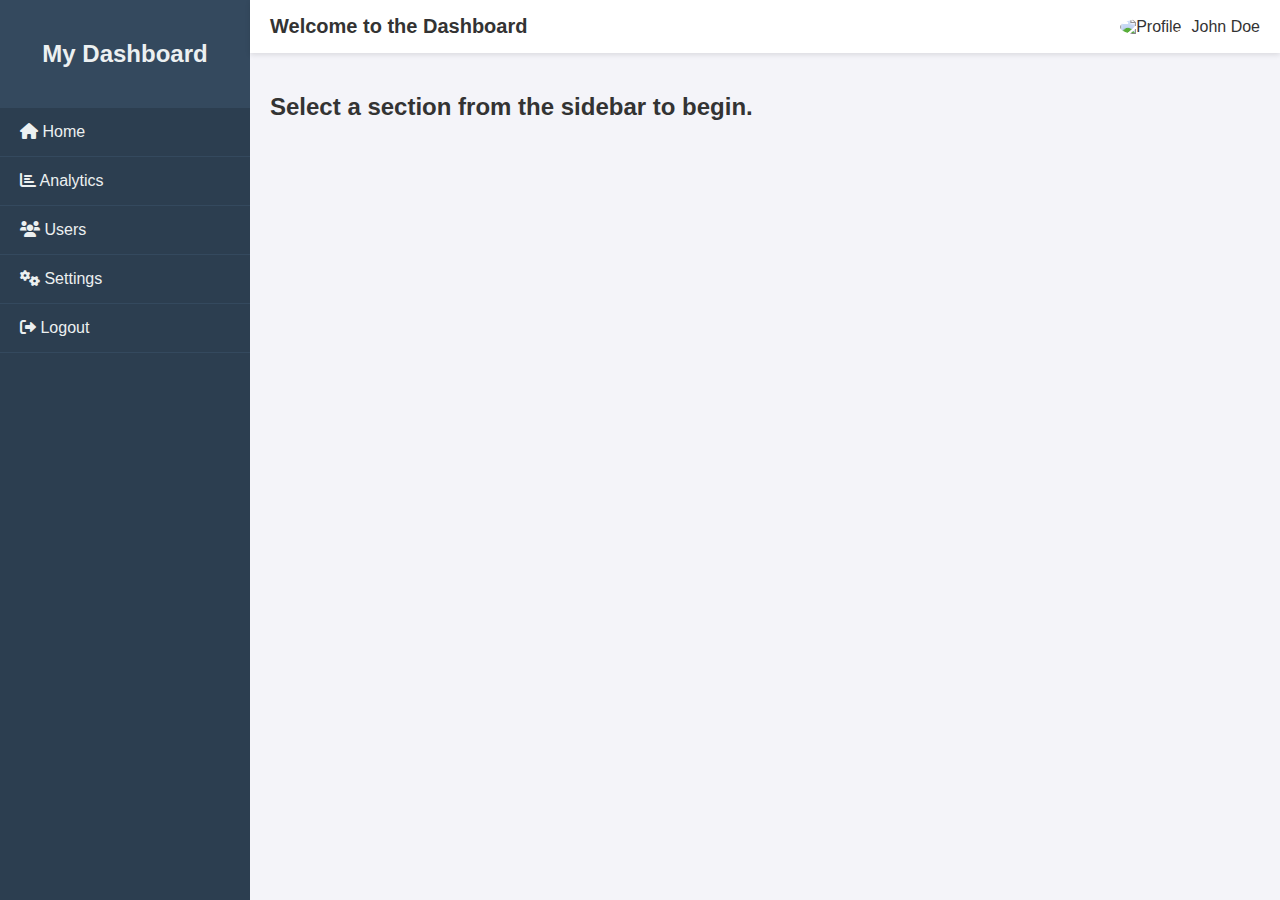
==== dashboard/index.html @ 4db040de "add login page, improved ui, add dashboard, incomplete" ====
<!DOCTYPE html>
<html lang="en">
<head>
    <meta charset="UTF-8">
    <meta name="viewport" content="width=device-width, initial-scale=1.0">
    <title>Dashboard - Home</title>
    <link rel="stylesheet" href="styles.css">
    <link rel="stylesheet" href="https://cdnjs.cloudflare.com/ajax/libs/font-awesome/6.0.0-beta3/css/all.min.css">
</head>
<body>
    <div class="dashboard">
        <!-- Sidebar -->
        <aside class="sidebar">
            <div class="sidebar-header">
                <h2>My Dashboard</h2>
            </div>
            <ul class="sidebar-menu">
                <li><a href="home.html"><i class="fas fa-home"></i> Home</a></li>
                <li><a href="analytics.html"><i class="fas fa-chart-bar"></i> Analytics</a></li>
                <li><a href="#"><i class="fas fa-users"></i> Users</a></li>
                <li><a href="#"><i class="fas fa-cogs"></i> Settings</a></li>
                <li><a href="#"><i class="fas fa-sign-out-alt"></i> Logout</a></li>
            </ul>
        </aside>

        <!-- Main Content -->
        <main class="main-content">
            <header class="navbar">
                <h1>Welcome to the Dashboard</h1>
                <div class="profile">
                    <img src="https://via.placeholder.com/40" alt="Profile">
                    <span>John Doe</span>
                </div>
            </header>
            <section class="content">
                <h2>Select a section from the sidebar to begin.</h2>
            </section>
        </main>
    </div>

    <script>
        // Get the current URL
        const urlParams = new URLSearchParams(window.location.search);

        // Extract specific parameters
        const token = urlParams.get('token');
        const expiration = urlParams.get('expiration');

        // Print the values to the console
        console.log('Token:', token);
        console.log('Expiration:', expiration);
    </script>
</body>
</html>
---- dashboard/styles.css ----
/* General Styles */
body {
    margin: 0;
    font-family: Arial, sans-serif;
    color: #333;
    background-color: #f4f4f9;
}

.dashboard {
    display: flex;
    min-height: 100vh;
}

/* Sidebar Styles */
.sidebar {
    width: 250px;
    background-color: #2c3e50;
    color: #ecf0f1;
    flex-shrink: 0;
    display: flex;
    flex-direction: column;
}

.sidebar-header {
    padding: 20px;
    background-color: #34495e;
    text-align: center;
}
.sidebar-menu li a.active {
    background-color: #1abc9c;
    font-weight: bold;
}

.sidebar-menu {
    list-style: none;
    padding: 0;
    margin: 0;
}

.sidebar-menu li {
    border-bottom: 1px solid #34495e;
}

.sidebar-menu li a {
    display: block;
    color: #ecf0f1;
    text-decoration: none;
    padding: 15px 20px;
    transition: background 0.3s;
}

.sidebar-menu li a:hover {
    background-color: #1abc9c;
}

/* Main Content Styles */
.main-content {
    flex: 1;
    display: flex;
    flex-direction: column;
}

.navbar {
    display: flex;
    justify-content: space-between;
    align-items: center;
    background-color: #fff;
    padding: 15px 20px;
    box-shadow: 0 2px 5px rgba(0, 0, 0, 0.1);
}

.navbar h1 {
    margin: 0;
    font-size: 20px;
}

.profile {
    display: flex;
    align-items: center;
}

.profile img {
    border-radius: 50%;
    margin-right: 10px;
}

/* Content Section */
.content {
    padding: 20px;
    display: grid;
    grid-template-columns: repeat(auto-fit, minmax(250px, 1fr));
    gap: 20px;
}

.card {
    background-color: #fff;
    padding: 20px;
    border-radius: 8px;
    box-shadow: 0 2px 5px rgba(0, 0, 0, 0.1);
}

.card h3 {
    margin-top: 0;
}

/* Responsive Design */
@media (max-width: 768px) {
    .sidebar {
        width: 200px;
    }

    .navbar h1 {
        font-size: 18px;
    }
}
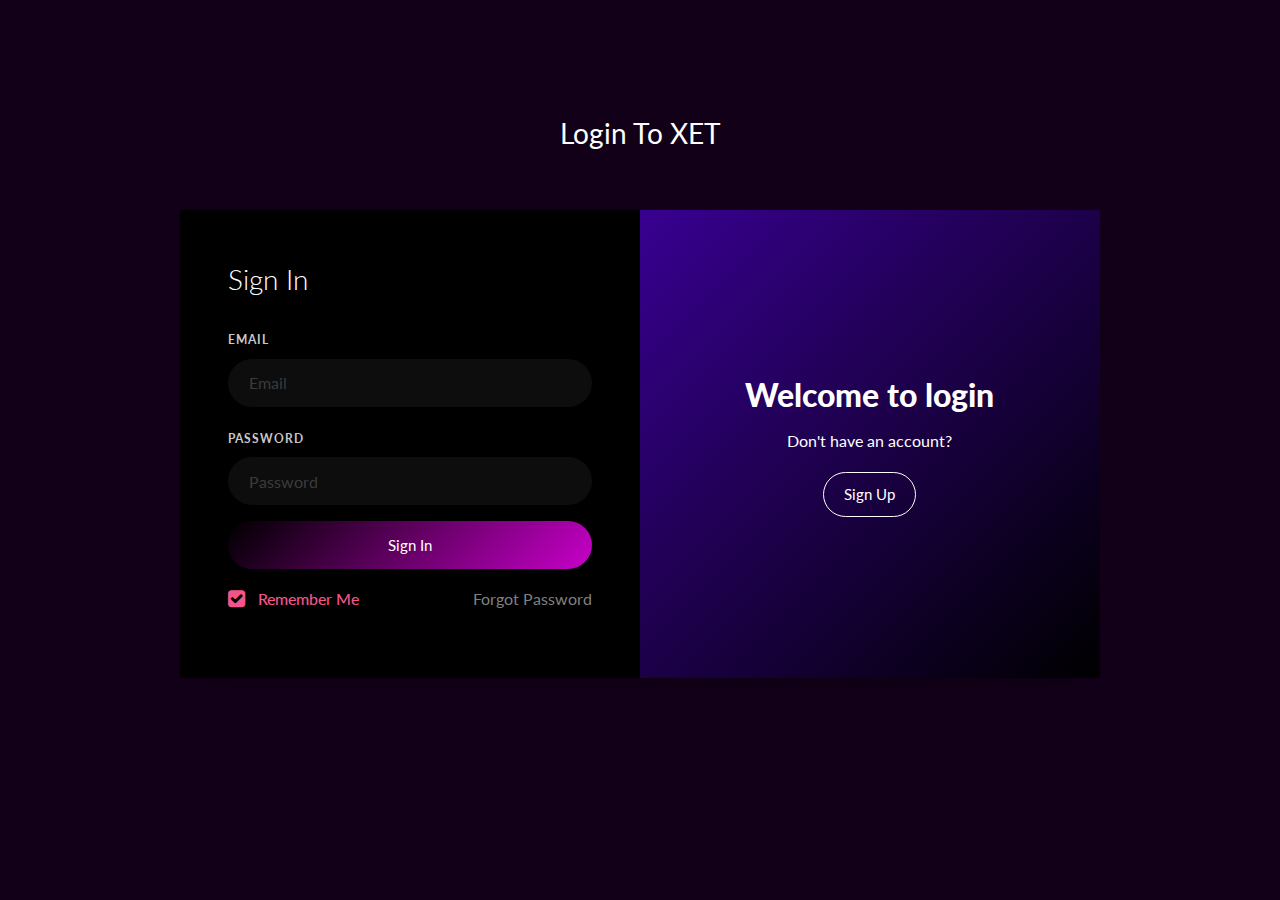
==== commit d6ad1faf: "improved UI, buttons" ====
--- a/dashboard/index.html
+++ b/dashboard/index.html
@@ -3,52 +3,79 @@
 <head>
     <meta charset="UTF-8">
     <meta name="viewport" content="width=device-width, initial-scale=1.0">
-    <title>Dashboard - Home</title>
+    <title>XET - Home</title>
+    <link rel="icon" type="image/png" href="/images/logo.png">
     <link rel="stylesheet" href="styles.css">
+
+    <link href="https://unpkg.com/aos@2.3.1/dist/aos.css" rel="stylesheet">
     <link rel="stylesheet" href="https://cdnjs.cloudflare.com/ajax/libs/font-awesome/6.0.0-beta3/css/all.min.css">
+    <link href="https://cdn.jsdelivr.net/npm/bootstrap@5.3.2/dist/css/bootstrap.min.css" rel="stylesheet" integrity="sha384-rbsA2VBKQ1fK3DBjLfmV0IVKpG3W8iV29z6u5d5b9fH0S6B1vUJFMVg6gka5t78L" crossorigin="anonymous">
+
+    <link rel="stylesheet" href="https://site-assets.fontawesome.com/releases/v6.6.0/css/all.css">
+    <link rel="stylesheet" href="https://site-assets.fontawesome.com/releases/v6.6.0/css/sharp-duotone-solid.css">
+    <link rel="stylesheet" href="https://site-assets.fontawesome.com/releases/v6.6.0/css/sharp-thin.css">
+    <link rel="stylesheet" href="https://site-assets.fontawesome.com/releases/v6.6.0/css/sharp-solid.css">
+    <link rel="stylesheet" href="https://site-assets.fontawesome.com/releases/v6.6.0/css/sharp-regular.css">
+    <link rel="stylesheet" href="https://site-assets.fontawesome.com/releases/v6.6.0/css/sharp-light.css">
+
 </head>
 <body>
     <div class="dashboard">
         <!-- Sidebar -->
         <aside class="sidebar">
             <div class="sidebar-header">
-                <h2>My Dashboard</h2>
+                <img src="/images/logo.png" alt="XET" class="sidebar-logo">
+                <!-- <h2>XET AI</h2> -->
             </div>
             <ul class="sidebar-menu">
-                <li><a href="home.html"><i class="fas fa-home"></i> Home</a></li>
-                <li><a href="analytics.html"><i class="fas fa-chart-bar"></i> Analytics</a></li>
-                <li><a href="#"><i class="fas fa-users"></i> Users</a></li>
-                <li><a href="#"><i class="fas fa-cogs"></i> Settings</a></li>
-                <li><a href="#"><i class="fas fa-sign-out-alt"></i> Logout</a></li>
-            </ul>
+                <li><a href="index.html" class="active" data-tooltip="Home"><i class="fas fa-home"></i></a></li>
+                <li><a href="analytics.html" data-tooltip="Analytics"><i class="fas fa-chart-bar"></i></a></li>
+                <li><a href="tokens.html" data-tooltip="Tokens"><i class="fas fa-key"></i></a></li>
+                <li><a href="docs.html" data-tooltip="Docs"><i class="fa-solid fa-file-doc"></i></a></li>
+                <li><a href="playground.html" data-tooltip="Playground"><i class="fa-solid fa-reflect-both"></i></a></li>
+                <li><a href="#" data-tooltip="Sign Out"><i class="fas fa-sign-out-alt"></i></a></li>
+            </ul>            
         </aside>
 
         <!-- Main Content -->
         <main class="main-content">
             <header class="navbar">
-                <h1>Welcome to the Dashboard</h1>
-                <div class="profile">
+                <h1>Dashboard > Home Page</h1>
+                <!-- <div class="profile">
                     <img src="https://via.placeholder.com/40" alt="Profile">
                     <span>John Doe</span>
-                </div>
+                </div> -->
             </header>
-            <section class="content">
-                <h2>Select a section from the sidebar to begin.</h2>
+
+            <header class="mobile-navbar">
+                <ul class="mobile-sidebar-menu">
+                    <li><a href="index.html" class="active"><i class="fas fa-home"></i></a></li>
+                    <li><a href="analytics.html"><i class="fas fa-chart-bar"></i></a></li>
+                    <li><a href="tokens.html"><i class="fas fa-key"></i></i></a></li>
+                    <li><a href="docs.html"><i class="fa-solid fa-file-doc"></i></i></a></li>
+                    <li><a href="playground.html"><i class="fa-solid fa-reflect-both"></i></a></li>
+                    <li><a href="#"><i class="fas fa-sign-out-alt"></i></a></li>
+                </ul>
+            </header>
+
+            <section class="content" data-aos="fade" data-aos-duration="1500">
+                <div class="notif"><i class="fa-regular fa-circle-info"></i><p>NEW Models have been added, check the docs!! Updated the UI as well. Join our discord: https://discord.gg/hmMBe8YyJ4</p></div>
+                <h1 class="welcome-name">Welcome, User!</h1>
+                <p class="log-out-in">You'll be automatically logged out in N/A hours.</p>
+                <p style="max-width: 1000px; line-height: 25px;">This page is still under development! More features will be added in the future. Please stay tuned. For now, you can view the docs on how to use our API key. You can generate API tokens as well.</p>
             </section>
         </main>
     </div>
 
+    <script src="index.js"></script>
+    <script src="https://unpkg.com/aos@2.3.1/dist/aos.js"></script><script>AOS.init();</script>
+    <script src="https://cdn.jsdelivr.net/npm/bootstrap@5.3.2/dist/js/bootstrap.bundle.min.js" integrity="sha384-6oPni1wIQ6BdOe6iM+ozfW5QwX0Xk1Y5+K2vB5A6M0a5O8RJ9XK2oG5U0tX8vQ5J" crossorigin="anonymous"></script>
     <script>
-        // Get the current URL
-        const urlParams = new URLSearchParams(window.location.search);
+        checkJwtToken();
+        setTimeout(() => {
+            fetchAccountInfo();
+        }, 1000);
+    </script>
 
-        // Extract specific parameters
-        const token = urlParams.get('token');
-        const expiration = urlParams.get('expiration');
-
-        // Print the values to the console
-        console.log('Token:', token);
-        console.log('Expiration:', expiration);
-    </script>
 </body>
 </html>
--- a/dashboard/styles.css
+++ b/dashboard/styles.css
@@ -2,71 +2,168 @@
 body {
     margin: 0;
     font-family: Arial, sans-serif;
-    color: #333;
-    background-color: #f4f4f9;
+    color: #b4b4b4 !important;
 }
 
 .dashboard {
     display: flex;
     min-height: 100vh;
 }
+
+
+:root {
+    --scrollbar-track-color: #000000;
+    --scrollbar-thumb-color: #1f1f1f;
+    --scrollbar-thumb-hover-color: #3b3b3b;
+}
+
+::-webkit-scrollbar {width: 12px;}
+::-webkit-scrollbar-track {background: var(--scrollbar-track-color);}
+::-webkit-scrollbar-thumb {background: var(--scrollbar-thumb-color); border-radius: 6px;}
+::-webkit-scrollbar-thumb:hover {background: var(--scrollbar-thumb-hover-color);}
+* {scrollbar-width: thin; scrollbar-color: var(--scrollbar-thumb-color) var(--scrollbar-track-color);}
+
+
 
 /* Sidebar Styles */
 .sidebar {
-    width: 250px;
-    background-color: #2c3e50;
-    color: #ecf0f1;
+    background-color: #000000;
     flex-shrink: 0;
     display: flex;
     flex-direction: column;
+    border-right: 1px solid #1e1e1e;
+
+    /* Fix the sidebar*/
+    position: fixed;
+    top: 0;
+    left: 0;
+    height: 100vh;
+}
+
+.sidebar-logo {
+    max-width: 30px;
+    height: 30px;
 }
 
 .sidebar-header {
-    padding: 20px;
-    background-color: #34495e;
+    color: white;
+    background-color: #000000;
     text-align: center;
-}
+    display: flex;
+    align-items: center; /* Vertically center the items */
+    justify-content: center;
+    height: 60px;
+}
+
 .sidebar-menu li a.active {
-    background-color: #1abc9c;
     font-weight: bold;
+    color: white;
 }
 
 .sidebar-menu {
     list-style: none;
     padding: 0;
     margin: 0;
-}
-
+    position: relative;
+}
 .sidebar-menu li {
-    border-bottom: 1px solid #34495e;
-}
-
+    position: relative;
+}
 .sidebar-menu li a {
-    display: block;
-    color: #ecf0f1;
+    color: #8f8f8f;
     text-decoration: none;
-    padding: 15px 20px;
+    padding: 10px 15px;
     transition: background 0.3s;
-}
-
+    border-radius: 10px;
+    margin: 5px;
+
+    position: relative;
+    display: inline-block;
+}
 .sidebar-menu li a:hover {
-    background-color: #1abc9c;
-}
+    background-color: #161616;
+}
+
+.sidebar-menu a::after {
+    content: attr(data-tooltip); /* Use the data-tooltip attribute */
+    position: absolute;
+    bottom: 100%; /* Position above the link */
+    left: 50%;
+    transform: translateX(-50%);
+    background-color: rgba(0, 0, 0, 0.8); /* Tooltip background */
+    color: white; /* Tooltip text color */
+    padding: 5px 10px;
+    border-radius: 5px;
+    font-size: 12px;
+    white-space: nowrap;
+    opacity: 0;
+    visibility: hidden;
+    transition: opacity 0.3s ease, visibility 0.3s ease, transform 0.3s ease;
+    transform: translateX(-50%) translateY(10px); /* Start position */
+    pointer-events: none; /* Prevent tooltip from blocking hover */
+    z-index: 10;
+    margin-left: 3px;
+}
+
+.sidebar-menu a:hover::after {
+    opacity: 1;
+    visibility: visible;
+    transform: translateX(-50%) translateY(0); /* Fade in and move up */
+}
+
+
+
+
+
 
 /* Main Content Styles */
 .main-content {
     flex: 1;
     display: flex;
     flex-direction: column;
+    background-color: #000000;
+    margin-left: 58px;
 }
 
 .navbar {
+    color: rgb(126, 126, 126);
     display: flex;
     justify-content: space-between;
     align-items: center;
-    background-color: #fff;
+    background: #000000;
+    box-shadow: 0 2px 5px rgba(0, 0, 0, 0.1);
+    height: 30px;
+    padding: 15px;
+    border-bottom: 1px solid #1e1e1e;
+}
+.mobile-navbar {
+    color: rgb(126, 126, 126);
+    background: #000000;
     padding: 15px 20px;
     box-shadow: 0 2px 5px rgba(0, 0, 0, 0.1);
+    height: 30px;
+    border-bottom: 1px solid #1e1e1e;
+    display: none;
+}
+
+.mobile-sidebar-menu li a.active {
+    font-weight: bold;
+    color: white;
+}
+
+.mobile-sidebar-menu {
+    display: flex;
+    justify-content: center;
+    align-items: center;
+    list-style: none;
+    padding: 0;
+    margin: 0;
+}
+.mobile-sidebar-menu li {margin-right: 15px;}
+.mobile-sidebar-menu li a {
+    color: rgb(126, 126, 126);
+    text-decoration: none;
+    font-size: 18px;
 }
 
 .navbar h1 {
@@ -84,32 +181,163 @@
     margin-right: 10px;
 }
 
+
+
 /* Content Section */
-.content {
+.notif {
+    padding: 5px 10px;
+    border-radius: 10px;
+    margin: 5px;
+    border-left: 10px solid #373737;
+    width: 90%;
+    display: flex;
+    flex-direction: row;
+    justify-content: left;
+    align-items: center;
+    gap: 7px;
+    background-color: #121212;
+}
+
+.content{
     padding: 20px;
-    display: grid;
-    grid-template-columns: repeat(auto-fit, minmax(250px, 1fr));
+    display: flex;
+    flex-direction: column;
+}
+
+.analytics-content {
+    padding: 20px;
+    display: flex;
+    flex-direction: column;
     gap: 20px;
 }
 
-.card {
-    background-color: #fff;
+@media (max-width:700px) {
+    .mobile-navbar{display: inline;}
+    .navbar{display: none;}
+    .sidebar{display: none;}
+    .main-content{margin-left: 0px;}
+}
+
+
+
+/* API TOKENS */
+.main-tokens{
+    display: flex;
+    flex-direction: column;
+    gap: 10px;
+}
+.tokens_action_button{
+    display: flex;
+    justify-content: right;
+    align-items: center;
+    gap: 5px;
+}
+.token-generate, .token-delete, .token-view{
+    background-color: #2b2b2b;
+    color: white;
+    border: none;
+    padding: 10px 20px;
+    border-radius: 5px;
+    font-size: 16px;
+    cursor: pointer;
+    transition: background-color 0.3s;
+}
+.token-generate:hover {
+    background-color: #494949;
+}
+.token-generate:disabled {
+    background-color: #1f1f1f;
+    cursor: not-allowed;
+    opacity: 0.7;
+}
+.api_tokens{
+    display: flex;
+    flex-direction: column;
+    align-items: center;
+}
+
+.token-1{
+    display: flex;
+    flex-direction: row;
+    border-radius: 15px;
+    margin: 5px;
+    padding: 10px;
+    width: 80%;
+    border: 1px solid #2e2e2e;
+}
+@media(max-width: 500px){
+    .token-1{flex-direction: column;}
+}
+
+.token-delete{background-color: #7d0000;}
+.token-delete:hover{background-color: rgb(196, 2, 2);}
+.token-view:hover{background-color: #4b4b4b;}
+
+
+
+
+
+.modal {
+    visibility: hidden;
+    position: fixed;
+    top: 0;
+    left: 0;
+    width: 100%;
+    height: 100%;
+    background-color: rgba(0, 0, 0, 0.5);
+    z-index: 1000;
+    opacity: 0;
+    transition: opacity 0.3s ease, visibility 0.3s ease;
+}
+
+.modal.show {
+    visibility: visible;
+    opacity: 1; /* Fade in */
+}
+
+.modal-content {
+    position: absolute;
+    top: 50%;
+    left: 50%;
+    transform: translate(-50%, -50%);
+    background-color: #141414;
     padding: 20px;
-    border-radius: 8px;
-    box-shadow: 0 2px 5px rgba(0, 0, 0, 0.1);
-}
-
-.card h3 {
-    margin-top: 0;
-}
-
-/* Responsive Design */
-@media (max-width: 768px) {
-    .sidebar {
-        width: 200px;
-    }
-
-    .navbar h1 {
-        font-size: 18px;
-    }
-}
+    border-radius: 10px;
+    box-shadow: 0 5px 20px rgb(119 119 119);
+    width: auto;
+    max-width: 400px;
+    max-width: 90%;
+    text-align: center;
+}
+
+.close {
+    position: absolute;
+    top: 10px;
+    right: 10px;
+    font-size: 20px;
+    font-weight: bold;
+    color: #333;
+    cursor: pointer;
+}
+
+.close:hover {
+    color: red;
+}
+
+pre{
+    background-color: black !important;
+    overflow: scroll !important;
+    width: 511px;
+}
+
+@media(max-width:600px){
+    pre{width: 330px;}
+}
+
+@media(max-width:413px){
+    pre{width: 300px;}
+}
+
+@media(max-width:383px){
+    pre{width: 230px;}
+}